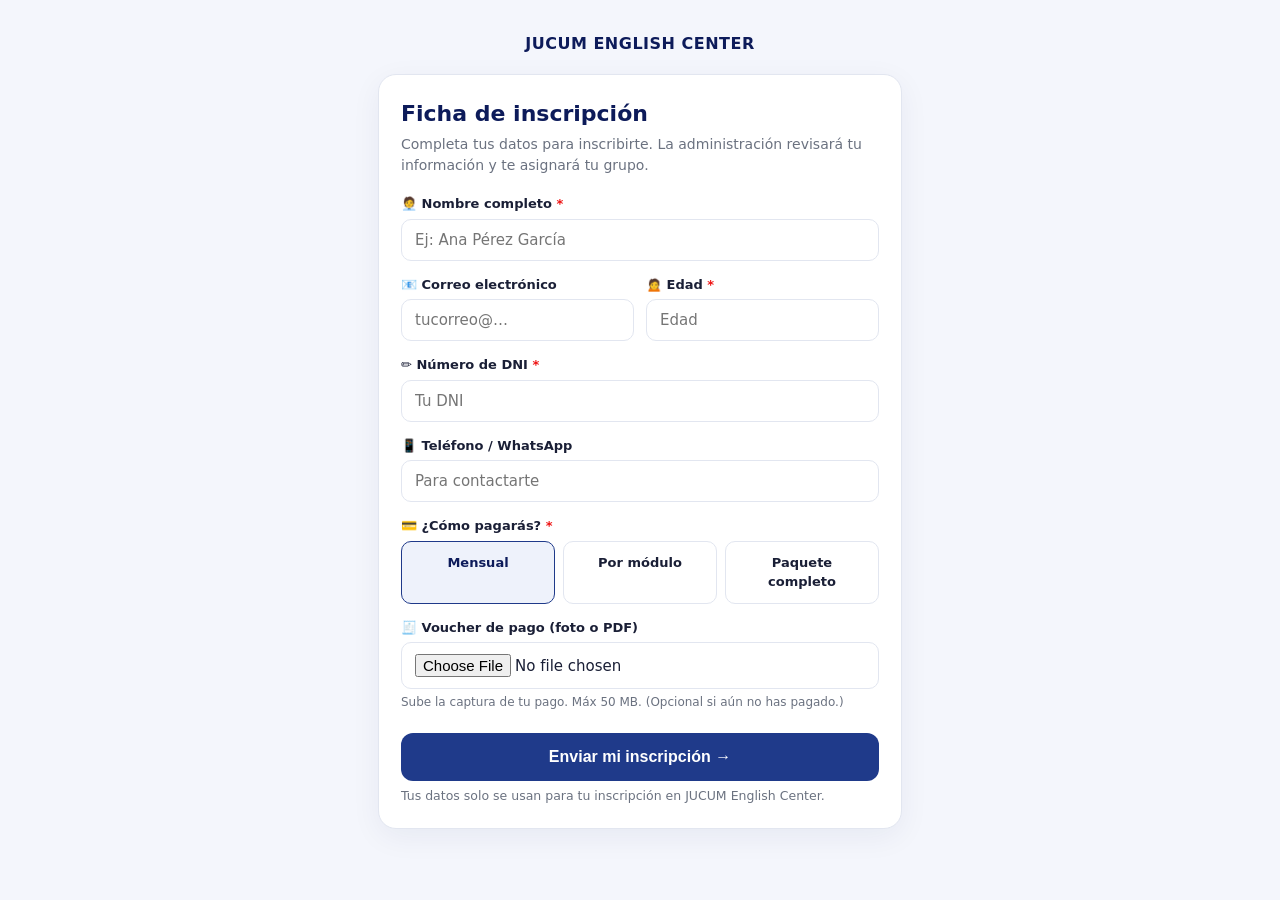
==== registro.html @ 925313ce "Add files via upload" ====
<!DOCTYPE html>
<html lang="es">
<head>
<meta charset="UTF-8" />
<meta name="viewport" content="width=device-width, initial-scale=1.0" />
<title>Registro · JUCUM English Center</title>
<style>
  :root{ --primary:#1F3A8A; --primary-d:#0D1B5A; --red:#E11; --bg:#F4F6FC; --line:#E2E6F0; --text:#1A1F36; --soft:#6B7280; }
  *{box-sizing:border-box;}
  body{margin:0;font-family:'Nunito',system-ui,sans-serif;background:var(--bg);color:var(--text);line-height:1.5;}
  .wrap{max-width:560px;margin:0 auto;padding:24px 18px 60px;}
  .logo{display:flex;flex-direction:column;align-items:center;gap:6px;margin:8px 0 18px;}
  .logo img{height:64px;}
  .card{background:#fff;border:1px solid var(--line);border-radius:18px;padding:22px;box-shadow:0 8px 30px rgba(20,30,90,.06);}
  h1{font-size:22px;margin:0 0 4px;color:var(--primary-d);}
  .sub{color:var(--soft);font-size:14px;margin:0 0 18px;}
  label{display:block;font-weight:800;font-size:13px;margin:14px 0 5px;}
  .req::after{content:' *';color:var(--red);}
  input,select{width:100%;padding:11px 13px;border:1.5px solid var(--line);border-radius:10px;font-size:15px;font-family:inherit;background:#fff;}
  input:focus,select:focus{outline:none;border-color:var(--primary);}
  .row{display:flex;gap:12px;}
  .row>div{flex:1;}
  .modes{display:flex;gap:8px;flex-wrap:wrap;}
  .mode{flex:1;min-width:120px;padding:11px;border:1.5px solid var(--line);border-radius:10px;text-align:center;font-weight:800;font-size:13px;cursor:pointer;background:#fff;}
  .mode.on{border-color:var(--primary);background:#EEF2FB;color:var(--primary-d);}
  .guardian{background:#FFF8E8;border:1px solid #F4C430;border-radius:12px;padding:12px;margin-top:10px;}
  .file-note{font-size:12px;color:var(--soft);margin-top:4px;}
  .btn{width:100%;margin-top:22px;padding:15px;border:none;border-radius:12px;background:var(--primary);color:#fff;font-size:16px;font-weight:800;cursor:pointer;}
  .btn:disabled{opacity:.6;}
  .err{background:#FFEBEE;color:#C62828;border:1px solid #EF9A9A;border-radius:10px;padding:10px 12px;font-size:13.5px;font-weight:700;margin-top:14px;}
  .ok-screen{text-align:center;padding:20px 6px;}
  .ok-screen .big{font-size:54px;}
  .ok-screen h2{color:#2E7D32;margin:8px 0;}
  .phone{display:inline-block;margin-top:6px;font-weight:800;color:var(--primary-d);font-size:18px;}
  .hint{font-size:12.5px;color:var(--soft);margin-top:6px;}
  .voucher-prev{height:54px;border-radius:8px;border:1px solid var(--line);}
</style>
</head>
<body>
<div class="wrap">
  <div class="logo">
    <img src="assets/logo-jucum.png" alt="JUCUM English Center" onerror="this.style.display='none'" />
    <div style="font-weight:900;color:var(--primary-d);letter-spacing:.5px;">JUCUM ENGLISH CENTER</div>
  </div>

  <div class="card" id="form-card">
    <h1>Ficha de inscripción</h1>
    <p class="sub">Completa tus datos para inscribirte. La administración revisará tu información y te asignará tu grupo.</p>

    <label class="req">🧑‍💼 Nombre completo</label>
    <input id="fullName" placeholder="Ej: Ana Pérez García" />

    <div class="row">
      <div><label>📧 Correo electrónico</label><input id="email" type="email" placeholder="tucorreo@…" /></div>
      <div><label class="req">🙍 Edad</label><input id="age" type="number" min="3" max="99" placeholder="Edad" /></div>
    </div>

    <label class="req">✏️ Número de DNI</label>
    <input id="dni" placeholder="Tu DNI" />

    <div id="guardianBox" class="guardian" style="display:none;">
      <div style="font-weight:800;font-size:13px;margin-bottom:6px;">👨‍👩‍👧 Eres menor de edad — datos del apoderado</div>
      <label class="req">Nombre del apoderado</label>
      <input id="guardianName" placeholder="Nombre completo del apoderado" />
      <label>DNI del apoderado</label>
      <input id="guardianDni" placeholder="DNI del apoderado" />
    </div>

    <label>📱 Teléfono / WhatsApp</label>
    <input id="phone" placeholder="Para contactarte" />

    <label class="req">💳 ¿Cómo pagarás?</label>
    <div class="modes" id="modes">
      <div class="mode" data-mode="mensual">Mensual</div>
      <div class="mode" data-mode="modulo">Por módulo</div>
      <div class="mode" data-mode="total">Paquete completo</div>
    </div>

    <label>🧾 Voucher de pago (foto o PDF)</label>
    <input id="voucher" type="file" accept="image/*,application/pdf" />
    <div class="file-note">Sube la captura de tu pago. Máx 50 MB. (Opcional si aún no has pagado.)</div>
    <div id="voucherPrev"></div>

    <div id="err" class="err" style="display:none;"></div>
    <button class="btn" id="submitBtn">Enviar mi inscripción →</button>
    <div class="hint">Tus datos solo se usan para tu inscripción en JUCUM English Center.</div>
  </div>

  <div class="card ok-screen" id="ok-card" style="display:none;">
    <div class="big">🎉</div>
    <h2>¡Registro completo!</h2>
    <p class="sub">Recibimos tu inscripción. La administración revisará tus datos y tu voucher, y te asignará tu grupo. Pronto te contactaremos.</p>
    <p style="margin:14px 0 2px;font-weight:700;">¿Tienes alguna duda? Escríbenos:</p>
    <a class="phone" id="phoneLink" href="#">+51 935 972 183</a>
  </div>
</div>

<script src="config.js"></script>
<script src="supabase-client.js"></script>
<script src="registration.js"></script>
<script>
  var ATTN_PHONE = '+51 935 972 183';
  document.getElementById('phoneLink').textContent = ATTN_PHONE;
  document.getElementById('phoneLink').href = 'https://wa.me/' + ATTN_PHONE.replace(/[^0-9]/g,'');

  var payMode = 'mensual';
  document.querySelectorAll('.mode').forEach(function(m){
    m.addEventListener('click', function(){
      document.querySelectorAll('.mode').forEach(function(x){x.classList.remove('on');});
      m.classList.add('on'); payMode = m.dataset.mode;
    });
  });
  document.querySelector('.mode[data-mode="mensual"]').classList.add('on');

  var ageEl = document.getElementById('age');
  ageEl.addEventListener('input', function(){
    var minor = ageEl.value !== '' && Number(ageEl.value) < 18;
    document.getElementById('guardianBox').style.display = minor ? 'block' : 'none';
  });

  var voucherData = null;
  document.getElementById('voucher').addEventListener('change', function(e){
    var f = e.target.files[0]; if (!f) return;
    if (f.size > 50*1024*1024) { showErr('El archivo supera los 50 MB.'); e.target.value=''; return; }
    var fr = new FileReader();
    fr.onload = function(){ voucherData = fr.result;
      var prev = document.getElementById('voucherPrev');
      prev.innerHTML = (f.type.indexOf('image')===0) ? '<img class="voucher-prev" src="'+fr.result+'" />' : '<div class="hint">📄 '+f.name+' adjuntado</div>';
    };
    fr.readAsDataURL(f);
  });

  function showErr(m){ var e=document.getElementById('err'); e.textContent='⚠ '+m; e.style.display='block'; }
  function hideErr(){ document.getElementById('err').style.display='none'; }
  function val(id){ return document.getElementById(id).value.trim(); }

  document.getElementById('submitBtn').addEventListener('click', async function(){
    hideErr();
    if (!val('fullName')) return showErr('Escribe tu nombre completo.');
    if (!val('age')) return showErr('Indica tu edad.');
    if (!val('dni')) return showErr('Escribe tu número de DNI.');
    var minor = Number(val('age')) < 18;
    if (minor && !val('guardianName')) return showErr('Como eres menor de edad, indica el nombre de tu apoderado.');
    var btn = this; btn.disabled = true; btn.textContent = 'Enviando…';
    try {
      await window.JUCUM_REG.submitRegistration({
        fullName: val('fullName'), email: val('email'), age: Number(val('age')) || null, dni: val('dni'),
        guardianName: val('guardianName'), guardianDni: val('guardianDni'), phone: val('phone'),
        payMode: payMode, voucher: voucherData,
      });
      document.getElementById('form-card').style.display = 'none';
      document.getElementById('ok-card').style.display = 'block';
      window.scrollTo(0,0);
    } catch (err) {
      btn.disabled = false; btn.textContent = 'Enviar mi inscripción →';
      showErr('No se pudo enviar. Revisa tu conexión e inténtalo de nuevo.');
    }
  });
</script>
</body>
</html>
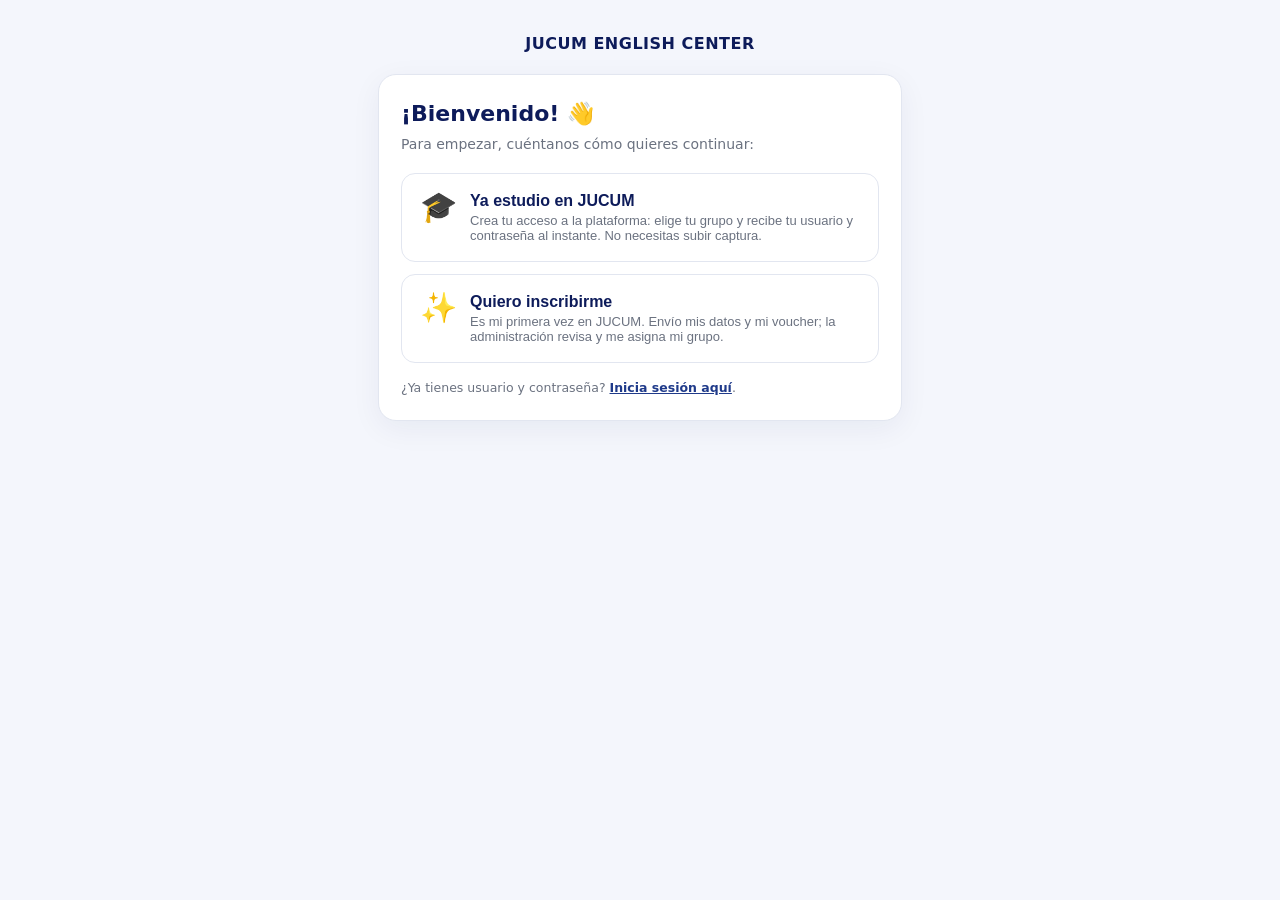
==== commit c327a5c2: "Add files via upload" ====
--- a/registro.html
+++ b/registro.html
@@ -34,6 +34,27 @@
   .phone{display:inline-block;margin-top:6px;font-weight:800;color:var(--primary-d);font-size:18px;}
   .hint{font-size:12.5px;color:var(--soft);margin-top:6px;}
   .voucher-prev{height:54px;border-radius:8px;border:1px solid var(--line);}
+  /* Selector de ruta */
+  .choice{display:flex;flex-direction:column;gap:12px;margin-top:6px;}
+  .choice-btn{display:flex;align-items:flex-start;gap:13px;text-align:left;width:100%;padding:18px;border:1.5px solid var(--line);border-radius:14px;background:#fff;cursor:pointer;transition:border-color .15s,box-shadow .15s,transform .05s;}
+  .choice-btn:hover{border-color:var(--primary);box-shadow:0 6px 18px rgba(31,58,138,.10);}
+  .choice-btn:active{transform:translateY(1px);}
+  .choice-ic{font-size:30px;line-height:1;flex:none;}
+  .choice-t{display:block;font-weight:900;font-size:16px;color:var(--primary-d);}
+  .choice-d{display:block;font-size:13px;color:var(--soft);margin-top:3px;}
+  .back{display:inline-flex;align-items:center;gap:5px;background:none;border:none;color:var(--primary);font-weight:800;font-size:13.5px;cursor:pointer;padding:0;margin-bottom:6px;}
+  .tag{display:inline-block;font-size:11.5px;font-weight:800;padding:3px 9px;border-radius:999px;margin-bottom:10px;}
+  .tag.alumno{background:#E6F4EA;color:#1B7A3D;}
+  .tag.nuevo{background:#EEF2FB;color:var(--primary-d);}
+  /* Credenciales */
+  .cred{background:#F4F6FC;border:1.5px dashed var(--primary);border-radius:14px;padding:16px;margin:14px 0;text-align:left;}
+  .cred-row{display:flex;justify-content:space-between;align-items:center;gap:10px;padding:8px 0;}
+  .cred-row+.cred-row{border-top:1px solid var(--line);}
+  .cred-k{font-size:12.5px;font-weight:800;color:var(--soft);}
+  .cred-v{font-size:18px;font-weight:900;color:var(--primary-d);font-family:ui-monospace,Menlo,Consolas,monospace;}
+  .copy-btn{margin-top:8px;width:100%;padding:11px;border:1.5px solid var(--primary);border-radius:10px;background:#fff;color:var(--primary);font-weight:800;font-size:13.5px;cursor:pointer;}
+  .copy-btn.done{background:#E6F4EA;border-color:#1B7A3D;color:#1B7A3D;}
+  .note-box{background:#FFF8E8;border:1px solid #F4C430;border-radius:12px;padding:12px;font-size:13px;text-align:left;margin-top:6px;}
 </style>
 </head>
 <body>
@@ -43,7 +64,76 @@
     <div style="font-weight:900;color:var(--primary-d);letter-spacing:.5px;">JUCUM ENGLISH CENTER</div>
   </div>
 
-  <div class="card" id="form-card">
+  <!-- PASO 0 · ELECCIÓN -->
+  <div class="card" id="choose-card">
+    <h1>¡Bienvenido! 👋</h1>
+    <p class="sub">Para empezar, cuéntanos cómo quieres continuar:</p>
+    <div class="choice">
+      <button class="choice-btn" id="path-alumno">
+        <span class="choice-ic">🎓</span>
+        <span>
+          <span class="choice-t">Ya estudio en JUCUM</span>
+          <span class="choice-d">Crea tu acceso a la plataforma: elige tu grupo y recibe tu usuario y contraseña al instante. No necesitas subir captura.</span>
+        </span>
+      </button>
+      <button class="choice-btn" id="path-nuevo">
+        <span class="choice-ic">✨</span>
+        <span>
+          <span class="choice-t">Quiero inscribirme</span>
+          <span class="choice-d">Es mi primera vez en JUCUM. Envío mis datos y mi voucher; la administración revisa y me asigna mi grupo.</span>
+        </span>
+      </button>
+    </div>
+    <div class="hint" style="margin-top:16px;">¿Ya tienes usuario y contraseña? <a href="index.html" style="color:var(--primary);font-weight:800;">Inicia sesión aquí</a>.</div>
+  </div>
+
+  <!-- ALUMNO EXISTENTE -->
+  <div class="card" id="existing-card" style="display:none;">
+    <button class="back" id="back-a">← Volver</button>
+    <span class="tag alumno">🎓 Alumno actual de JUCUM</span>
+    <h1>Crea tu acceso</h1>
+    <p class="sub">Elige tu grupo y completa tus datos. Al terminar recibirás tu usuario y contraseña.</p>
+
+    <label class="req">🧑‍💼 Nombre completo</label>
+    <input id="a_fullName" placeholder="Ej: Ana Pérez García" />
+
+    <label class="req">👥 Tu grupo</label>
+    <select id="a_group"><option value="">Cargando grupos…</option></select>
+    <div class="hint" id="a_groupHint">Selecciona el grupo en el que ya estudias.</div>
+
+    <div class="row">
+      <div><label>📧 Correo electrónico</label><input id="a_email" type="email" placeholder="tucorreo@…" /></div>
+      <div><label class="req">🙍 Edad</label><input id="a_age" type="number" min="3" max="99" placeholder="Edad" /></div>
+    </div>
+
+    <label class="req">✏️ Número de DNI</label>
+    <input id="a_dni" placeholder="Tu DNI" />
+
+    <div id="a_guardianBox" class="guardian" style="display:none;">
+      <div style="font-weight:800;font-size:13px;margin-bottom:6px;">👨‍👩‍👧 Eres menor de edad — datos del apoderado</div>
+      <label class="req">Nombre del apoderado</label>
+      <input id="a_guardianName" placeholder="Nombre completo del apoderado" />
+      <label>DNI del apoderado</label>
+      <input id="a_guardianDni" placeholder="DNI del apoderado" />
+    </div>
+
+    <label>📱 Teléfono / WhatsApp</label>
+    <input id="a_phone" placeholder="Para contactarte" />
+
+    <label class="req">🔑 Crea tu contraseña</label>
+    <input id="a_pass" type="password" placeholder="Mínimo 4 caracteres" />
+    <label class="req">🔑 Repite tu contraseña</label>
+    <input id="a_pass2" type="password" placeholder="Escríbela otra vez" />
+    <div class="hint">Tu usuario se genera con tu nombre. Podrás cambiar tu contraseña cuando quieras desde tu perfil.</div>
+
+    <div id="a_err" class="err" style="display:none;"></div>
+    <button class="btn" id="a_submit">Crear mi acceso →</button>
+  </div>
+
+  <!-- INSCRIPCIÓN NUEVA -->
+  <div class="card" id="new-card" style="display:none;">
+    <button class="back" id="back-n">← Volver</button>
+    <span class="tag nuevo">✨ Nueva inscripción</span>
     <h1>Ficha de inscripción</h1>
     <p class="sub">Completa tus datos para inscribirte. La administración revisará tu información y te asignará tu grupo.</p>
 
@@ -86,12 +176,27 @@
     <div class="hint">Tus datos solo se usan para tu inscripción en JUCUM English Center.</div>
   </div>
 
+  <!-- OK · INSCRIPCIÓN NUEVA -->
   <div class="card ok-screen" id="ok-card" style="display:none;">
     <div class="big">🎉</div>
     <h2>¡Registro completo!</h2>
     <p class="sub">Recibimos tu inscripción. La administración revisará tus datos y tu voucher, y te asignará tu grupo. Pronto te contactaremos.</p>
     <p style="margin:14px 0 2px;font-weight:700;">¿Tienes alguna duda? Escríbenos:</p>
     <a class="phone" id="phoneLink" href="#">+51 935 972 183</a>
+  </div>
+
+  <!-- OK · ALUMNO EXISTENTE (CREDENCIALES) -->
+  <div class="card ok-screen" id="ok-cred" style="display:none;">
+    <div class="big">✅</div>
+    <h2>¡Tu acceso está listo!</h2>
+    <p class="sub">Guarda estos datos. Los usarás para entrar a la plataforma.</p>
+    <div class="cred">
+      <div class="cred-row"><span class="cred-k">👤 Usuario</span><span class="cred-v" id="cred-user">—</span></div>
+      <div class="cred-row"><span class="cred-k">🔑 Contraseña</span><span class="cred-v" id="cred-pass">—</span></div>
+    </div>
+    <button class="copy-btn" id="copyCred">📋 Copiar usuario y contraseña</button>
+    <div class="note-box">💡 Puedes <b>cambiar tu contraseña cuando quieras</b> desde <b>Mi perfil → 🔑 Cambiar contraseña</b> una vez que ingreses.</div>
+    <a class="btn" href="index.html" style="display:block;text-align:center;text-decoration:none;">Ir a iniciar sesión →</a>
   </div>
 </div>
 
@@ -103,25 +208,111 @@
   document.getElementById('phoneLink').textContent = ATTN_PHONE;
   document.getElementById('phoneLink').href = 'https://wa.me/' + ATTN_PHONE.replace(/[^0-9]/g,'');
 
+  function show(id){ ['choose-card','existing-card','new-card','ok-card','ok-cred'].forEach(function(x){
+    document.getElementById(x).style.display = (x===id) ? '' : 'none'; }); window.scrollTo(0,0); }
+
+  // ── Selector de ruta ──
+  document.getElementById('path-alumno').addEventListener('click', function(){ show('existing-card'); loadGroups(); });
+  document.getElementById('path-nuevo').addEventListener('click', function(){ show('new-card'); });
+  document.getElementById('back-a').addEventListener('click', function(){ show('choose-card'); });
+  document.getElementById('back-n').addEventListener('click', function(){ show('choose-card'); });
+
+  function showErr(boxId, m){ var e=document.getElementById(boxId); e.textContent='⚠ '+m; e.style.display='block'; }
+  function hideErr(boxId){ document.getElementById(boxId).style.display='none'; }
+  function v(id){ return document.getElementById(id).value.trim(); }
+
+  // Apoderado (menor de edad) en ambos formularios
+  function wireMinor(ageId, boxId){
+    var el = document.getElementById(ageId);
+    el.addEventListener('input', function(){
+      var minor = el.value !== '' && Number(el.value) < 18;
+      document.getElementById(boxId).style.display = minor ? 'block' : 'none';
+    });
+  }
+  wireMinor('a_age','a_guardianBox');
+  wireMinor('age','guardianBox');
+
+  // ════════════════ ALUMNO EXISTENTE ════════════════
+  var groupsCache = [];
+  async function loadGroups(){
+    var sel = document.getElementById('a_group');
+    if (groupsCache.length){ return; }
+    try {
+      groupsCache = await window.JUCUM_REG.listGroupsPublic();
+    } catch(e){ groupsCache = []; }
+    if (!groupsCache.length){
+      sel.innerHTML = '<option value="">No se pudieron cargar los grupos</option>';
+      document.getElementById('a_groupHint').innerHTML = 'No pudimos cargar los grupos. Escríbenos por <a href="'+document.getElementById('phoneLink').href+'" style="color:var(--primary);font-weight:800;">WhatsApp</a> y te ayudamos.';
+      return;
+    }
+    var levelName = { 'pre-a1':'Pre-A1', 'a1':'A1', 'a2':'A2', 'b1':'B1' };
+    sel.innerHTML = '<option value="">Elige tu grupo…</option>' + groupsCache.map(function(g){
+      var lvl = levelName[g.level] || (g.level||'').toUpperCase();
+      var sched = g.schedule ? ' · ' + g.schedule : '';
+      return '<option value="'+g.id+'">'+lvl+' — '+(g.name||'Grupo')+sched+'</option>';
+    }).join('');
+  }
+
+  document.getElementById('a_submit').addEventListener('click', async function(){
+    hideErr('a_err');
+    if (!v('a_fullName')) return showErr('a_err','Escribe tu nombre completo.');
+    if (!v('a_group'))    return showErr('a_err','Selecciona tu grupo.');
+    if (!v('a_age'))      return showErr('a_err','Indica tu edad.');
+    if (!v('a_dni'))      return showErr('a_err','Escribe tu número de DNI.');
+    var minor = Number(v('a_age')) < 18;
+    if (minor && !v('a_guardianName')) return showErr('a_err','Como eres menor de edad, indica el nombre de tu apoderado.');
+    var p1 = document.getElementById('a_pass').value, p2 = document.getElementById('a_pass2').value;
+    if (p1.length < 4) return showErr('a_err','Tu contraseña debe tener al menos 4 caracteres.');
+    if (p1 !== p2)     return showErr('a_err','Las contraseñas no coinciden.');
+
+    var grp = groupsCache.find(function(g){ return g.id === v('a_group'); });
+    var btn = this; btn.disabled = true; btn.textContent = 'Creando tu acceso…';
+    try {
+      // Anti-duplicado: ¿este DNI ya tiene cuenta?
+      var existing = await window.JUCUM_REG.findStudentByDni(v('a_dni'));
+      if (existing){
+        btn.disabled = false; btn.textContent = 'Crear mi acceso →';
+        return showErr('a_err','Parece que ya tienes una cuenta (usuario: '+existing.username+'). Si olvidaste tu contraseña, escríbenos por WhatsApp '+ATTN_PHONE+'.');
+      }
+      var cred = await window.JUCUM_REG.selfEnrollExistingStudent({
+        fullName: v('a_fullName'), email: v('a_email'), age: Number(v('a_age'))||null, dni: v('a_dni'),
+        guardianName: v('a_guardianName'), guardianDni: v('a_guardianDni'), phone: v('a_phone'),
+        group: grp ? grp.id : v('a_group'), level: grp ? grp.level : null, password: p1,
+      });
+      document.getElementById('cred-user').textContent = cred.username;
+      document.getElementById('cred-pass').textContent = cred.password;
+      show('ok-cred');
+    } catch (err){
+      btn.disabled = false; btn.textContent = 'Crear mi acceso →';
+      showErr('a_err','No se pudo crear tu acceso. Revisa tu conexión e inténtalo de nuevo.');
+    }
+  });
+
+  document.getElementById('copyCred').addEventListener('click', function(){
+    var u = document.getElementById('cred-user').textContent;
+    var p = document.getElementById('cred-pass').textContent;
+    var txt = 'JUCUM English Center\nUsuario: '+u+'\nContraseña: '+p;
+    var btn = this;
+    navigator.clipboard.writeText(txt).then(function(){
+      btn.textContent = '✓ ¡Copiado!'; btn.classList.add('done');
+      setTimeout(function(){ btn.textContent='📋 Copiar usuario y contraseña'; btn.classList.remove('done'); }, 2200);
+    }).catch(function(){ btn.textContent='Usuario: '+u+' · Contraseña: '+p; });
+  });
+
+  // ════════════════ INSCRIPCIÓN NUEVA ════════════════
   var payMode = 'mensual';
-  document.querySelectorAll('.mode').forEach(function(m){
+  document.querySelectorAll('#modes .mode').forEach(function(m){
     m.addEventListener('click', function(){
-      document.querySelectorAll('.mode').forEach(function(x){x.classList.remove('on');});
+      document.querySelectorAll('#modes .mode').forEach(function(x){x.classList.remove('on');});
       m.classList.add('on'); payMode = m.dataset.mode;
     });
   });
-  document.querySelector('.mode[data-mode="mensual"]').classList.add('on');
-
-  var ageEl = document.getElementById('age');
-  ageEl.addEventListener('input', function(){
-    var minor = ageEl.value !== '' && Number(ageEl.value) < 18;
-    document.getElementById('guardianBox').style.display = minor ? 'block' : 'none';
-  });
+  document.querySelector('#modes .mode[data-mode="mensual"]').classList.add('on');
 
   var voucherData = null;
   document.getElementById('voucher').addEventListener('change', function(e){
     var f = e.target.files[0]; if (!f) return;
-    if (f.size > 50*1024*1024) { showErr('El archivo supera los 50 MB.'); e.target.value=''; return; }
+    if (f.size > 50*1024*1024) { showErr('err','El archivo supera los 50 MB.'); e.target.value=''; return; }
     var fr = new FileReader();
     fr.onload = function(){ voucherData = fr.result;
       var prev = document.getElementById('voucherPrev');
@@ -130,30 +321,24 @@
     fr.readAsDataURL(f);
   });
 
-  function showErr(m){ var e=document.getElementById('err'); e.textContent='⚠ '+m; e.style.display='block'; }
-  function hideErr(){ document.getElementById('err').style.display='none'; }
-  function val(id){ return document.getElementById(id).value.trim(); }
-
   document.getElementById('submitBtn').addEventListener('click', async function(){
-    hideErr();
-    if (!val('fullName')) return showErr('Escribe tu nombre completo.');
-    if (!val('age')) return showErr('Indica tu edad.');
-    if (!val('dni')) return showErr('Escribe tu número de DNI.');
-    var minor = Number(val('age')) < 18;
-    if (minor && !val('guardianName')) return showErr('Como eres menor de edad, indica el nombre de tu apoderado.');
+    hideErr('err');
+    if (!v('fullName')) return showErr('err','Escribe tu nombre completo.');
+    if (!v('age')) return showErr('err','Indica tu edad.');
+    if (!v('dni')) return showErr('err','Escribe tu número de DNI.');
+    var minor = Number(v('age')) < 18;
+    if (minor && !v('guardianName')) return showErr('err','Como eres menor de edad, indica el nombre de tu apoderado.');
     var btn = this; btn.disabled = true; btn.textContent = 'Enviando…';
     try {
       await window.JUCUM_REG.submitRegistration({
-        fullName: val('fullName'), email: val('email'), age: Number(val('age')) || null, dni: val('dni'),
-        guardianName: val('guardianName'), guardianDni: val('guardianDni'), phone: val('phone'),
+        fullName: v('fullName'), email: v('email'), age: Number(v('age')) || null, dni: v('dni'),
+        guardianName: v('guardianName'), guardianDni: v('guardianDni'), phone: v('phone'),
         payMode: payMode, voucher: voucherData,
       });
-      document.getElementById('form-card').style.display = 'none';
-      document.getElementById('ok-card').style.display = 'block';
-      window.scrollTo(0,0);
+      show('ok-card');
     } catch (err) {
       btn.disabled = false; btn.textContent = 'Enviar mi inscripción →';
-      showErr('No se pudo enviar. Revisa tu conexión e inténtalo de nuevo.');
+      showErr('err','No se pudo enviar. Revisa tu conexión e inténtalo de nuevo.');
     }
   });
 </script>
